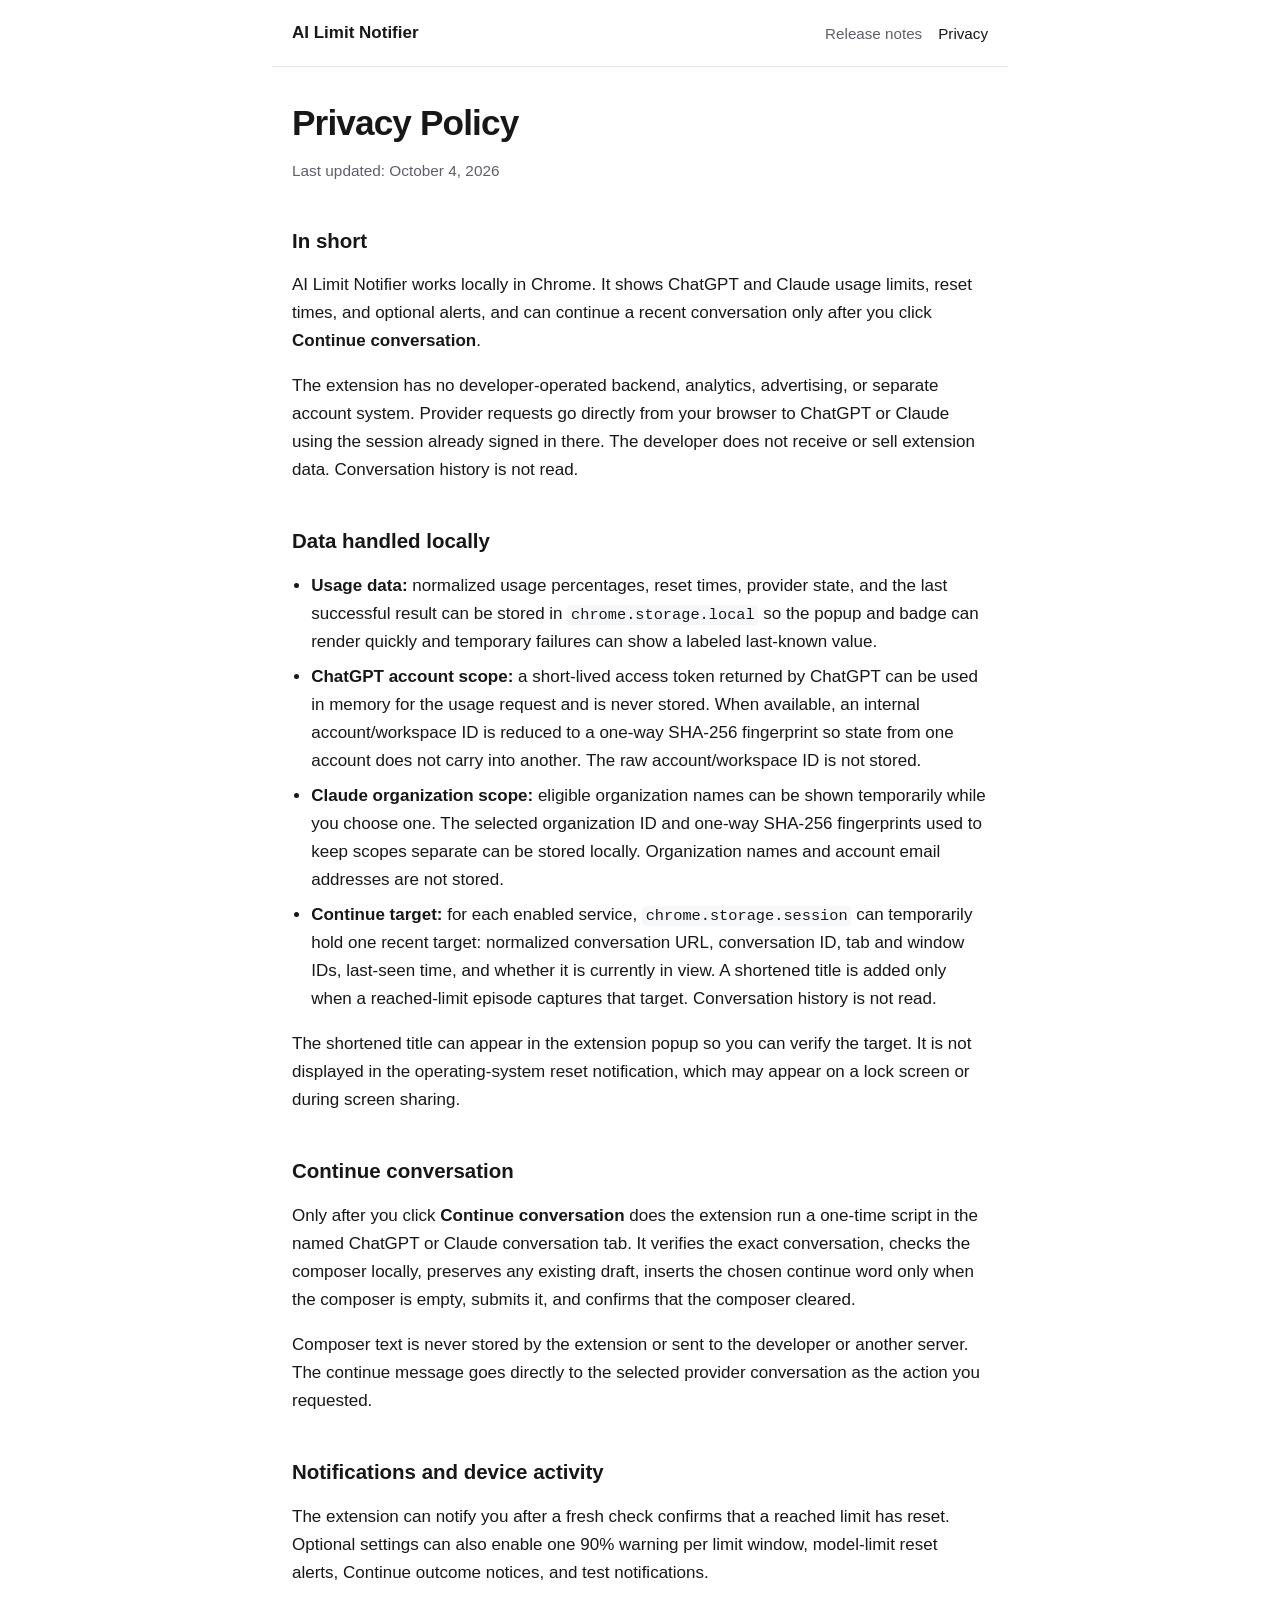
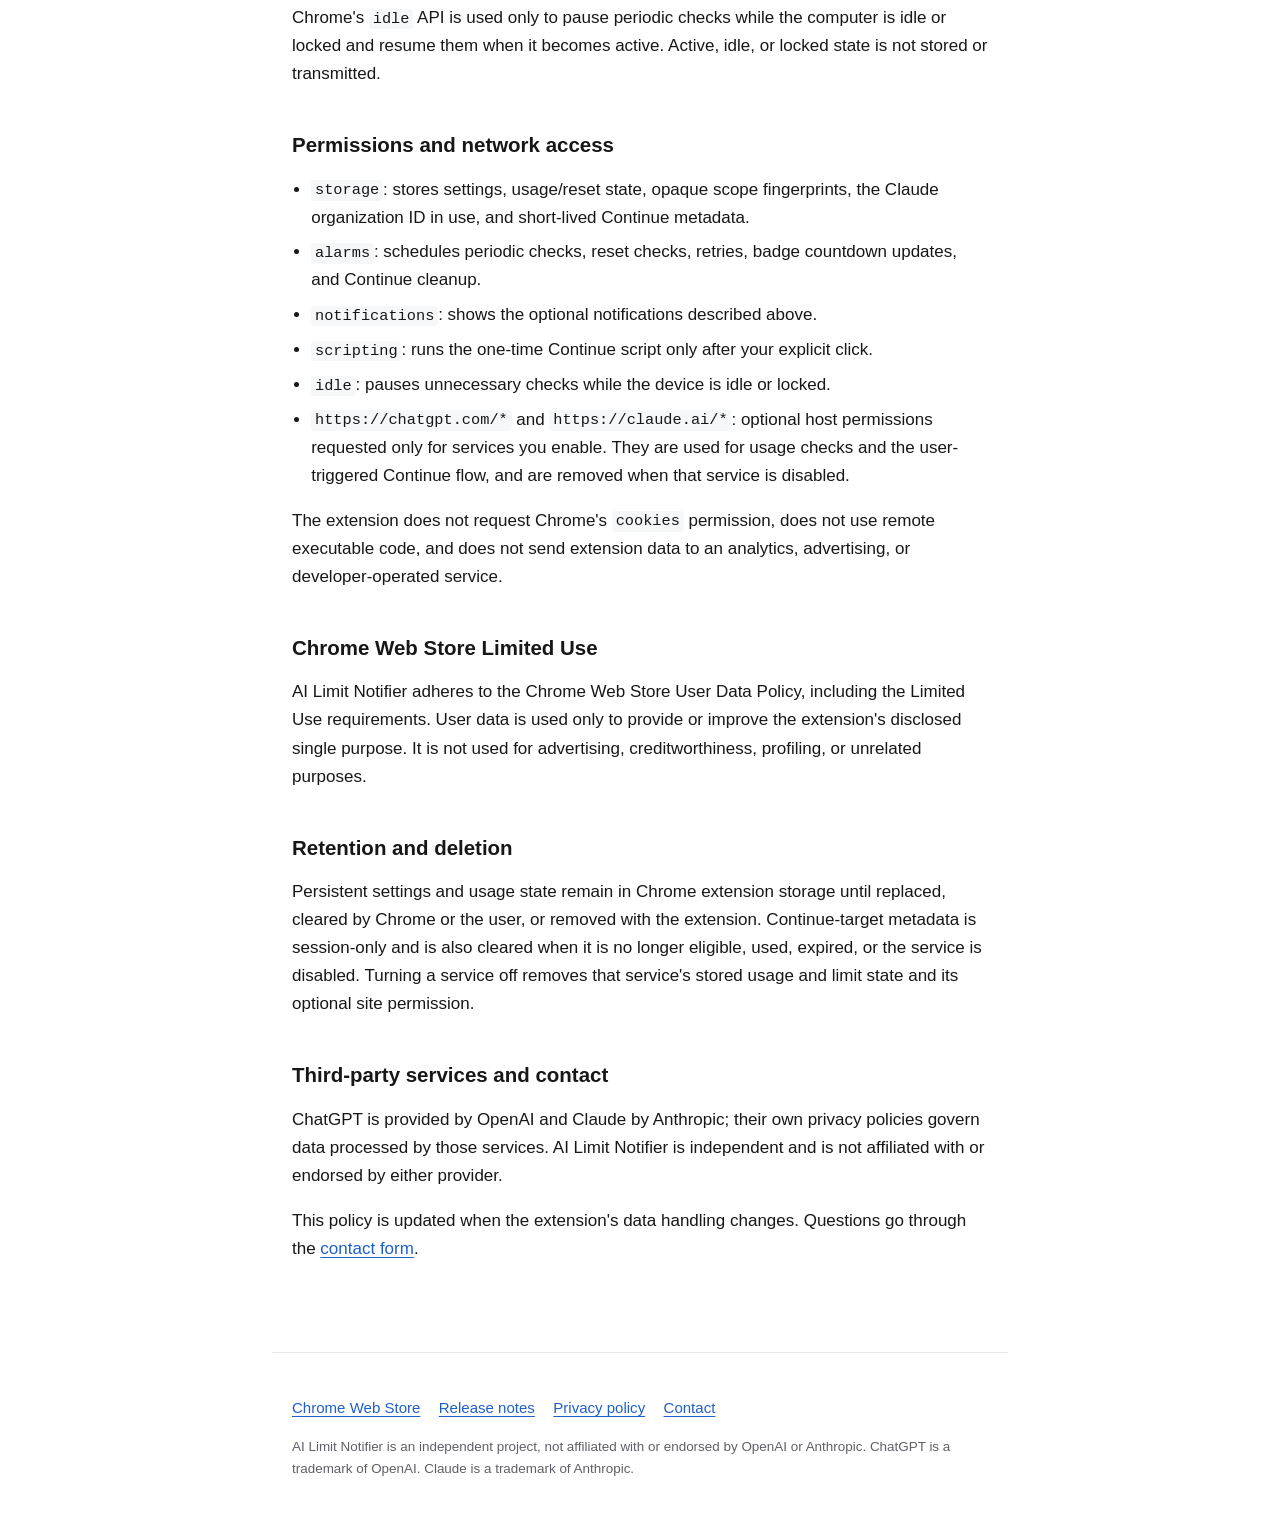
==== privacy/index.html @ b9a5963d "Add files via upload" ====
<!doctype html>
<html lang="en">
<head>
<meta charset="utf-8">
<meta name="viewport" content="width=device-width, initial-scale=1">
<title>Privacy policy - AI Limit Notifier</title>
<meta name="description" content="How AI Limit Notifier handles usage-limit data, permissions, notifications, and the optional Continue conversation feature.">
<link rel="canonical" href="https://songej.github.io/ai-limit-notifier/privacy/">
<link rel="icon" href="../favicon.ico">
<link rel="apple-touch-icon" href="../apple-touch-icon.png">
<link rel="stylesheet" href="../assets/site.css">
<meta property="og:type" content="website">
<meta property="og:site_name" content="AI Limit Notifier">
<meta property="og:title" content="Privacy policy - AI Limit Notifier">
<meta property="og:description" content="How AI Limit Notifier handles usage-limit data, permissions, notifications, and the optional Continue conversation feature.">
<meta property="og:url" content="https://songej.github.io/ai-limit-notifier/privacy/">
<meta property="og:image" content="https://songej.github.io/ai-limit-notifier/assets/og-image.png">
<meta property="og:image:width" content="1200">
<meta property="og:image:height" content="630">
<meta property="og:image:alt" content="AI Limit Notifier">
<meta name="twitter:card" content="summary_large_image">
<meta name="theme-color" content="#ffffff" media="(prefers-color-scheme: light)">
<meta name="theme-color" content="#151515" media="(prefers-color-scheme: dark)">
</head>
<body>
<a class="skip" href="#content">Skip to content</a>
<header class="wrap site-header">
  <a class="brand" href="../">AI Limit Notifier</a>
  <nav aria-label="Site">
    <a href="../release-notes/">Release notes</a>
    <a href="../privacy/" aria-current="page">Privacy</a>
  </nav>
</header>
<main id="content" class="wrap prose">
<h1>Privacy Policy</h1>
<p class="meta">Last updated: October 4, 2026</p>
<h2>In short</h2>
<p>AI Limit Notifier works locally in Chrome. It shows ChatGPT and Claude usage limits, reset times, and optional alerts, and can continue a recent conversation only after you click <strong>Continue conversation</strong>.</p>
<p>The extension has no developer-operated backend, analytics, advertising, or separate account system. Provider requests go directly from your browser to ChatGPT or Claude using the session already signed in there. The developer does not receive or sell extension data. Conversation history is not read.</p>
<h2>Data handled locally</h2>
<ul>
<li><strong>Usage data:</strong> normalized usage percentages, reset times, provider state, and the last successful result can be stored in <code>chrome.storage.local</code> so the popup and badge can render quickly and temporary failures can show a labeled last-known value.</li>
<li><strong>ChatGPT account scope:</strong> a short-lived access token returned by ChatGPT can be used in memory for the usage request and is never stored. When available, an internal account/workspace ID is reduced to a one-way SHA-256 fingerprint so state from one account does not carry into another. The raw account/workspace ID is not stored.</li>
<li><strong>Claude organization scope:</strong> eligible organization names can be shown temporarily while you choose one. The selected organization ID and one-way SHA-256 fingerprints used to keep scopes separate can be stored locally. Organization names and account email addresses are not stored.</li>
<li><strong>Continue target:</strong> for each enabled service, <code>chrome.storage.session</code> can temporarily hold one recent target: normalized conversation URL, conversation ID, tab and window IDs, last-seen time, and whether it is currently in view. A shortened title is added only when a reached-limit episode captures that target. Conversation history is not read.</li>
</ul>
<p>The shortened title can appear in the extension popup so you can verify the target. It is not displayed in the operating-system reset notification, which may appear on a lock screen or during screen sharing.</p>
<h2>Continue conversation</h2>
<p>Only after you click <strong>Continue conversation</strong> does the extension run a one-time script in the named ChatGPT or Claude conversation tab. It verifies the exact conversation, checks the composer locally, preserves any existing draft, inserts the chosen continue word only when the composer is empty, submits it, and confirms that the composer cleared.</p>
<p>Composer text is never stored by the extension or sent to the developer or another server. The continue message goes directly to the selected provider conversation as the action you requested.</p>
<h2>Notifications and device activity</h2>
<p>The extension can notify you after a fresh check confirms that a reached limit has reset. Optional settings can also enable one 90% warning per limit window, model-limit reset alerts, Continue outcome notices, and test notifications.</p>
<p>Chrome's <code>idle</code> API is used only to pause periodic checks while the computer is idle or locked and resume them when it becomes active. Active, idle, or locked state is not stored or transmitted.</p>
<h2>Permissions and network access</h2>
<ul>
<li><code>storage</code>: stores settings, usage/reset state, opaque scope fingerprints, the Claude organization ID in use, and short-lived Continue metadata.</li>
<li><code>alarms</code>: schedules periodic checks, reset checks, retries, badge countdown updates, and Continue cleanup.</li>
<li><code>notifications</code>: shows the optional notifications described above.</li>
<li><code>scripting</code>: runs the one-time Continue script only after your explicit click.</li>
<li><code>idle</code>: pauses unnecessary checks while the device is idle or locked.</li>
<li><code>https://chatgpt.com/*</code> and <code>https://claude.ai/*</code>: optional host permissions requested only for services you enable. They are used for usage checks and the user-triggered Continue flow, and are removed when that service is disabled.</li>
</ul>
<p>The extension does not request Chrome's <code>cookies</code> permission, does not use remote executable code, and does not send extension data to an analytics, advertising, or developer-operated service.</p>
<h2>Chrome Web Store Limited Use</h2>
<p>AI Limit Notifier adheres to the Chrome Web Store User Data Policy, including the Limited Use requirements. User data is used only to provide or improve the extension's disclosed single purpose. It is not used for advertising, creditworthiness, profiling, or unrelated purposes.</p>
<h2>Retention and deletion</h2>
<p>Persistent settings and usage state remain in Chrome extension storage until replaced, cleared by Chrome or the user, or removed with the extension. Continue-target metadata is session-only and is also cleared when it is no longer eligible, used, expired, or the service is disabled. Turning a service off removes that service's stored usage and limit state and its optional site permission.</p>
<h2>Third-party services and contact</h2>
<p>ChatGPT is provided by OpenAI and Claude by Anthropic; their own privacy policies govern data processed by those services. AI Limit Notifier is independent and is not affiliated with or endorsed by either provider.</p>
<p>This policy is updated when the extension's data handling changes. Questions go through the <a href="https://tally.so/r/EkyxyX" rel="noopener">contact form</a>.</p>
</main>
<footer class="wrap site-footer">
  <p class="links">
    <a href="https://chromewebstore.google.com/search/AI%20Limit%20Notifier">Chrome Web Store</a>
    <a href="../release-notes/">Release notes</a>
    <a href="../privacy/">Privacy policy</a>
    <a href="https://tally.so/r/EkyxyX" rel="noopener">Contact</a>
  </p>
  <p class="fine">AI Limit Notifier is an independent project, not affiliated with or endorsed by OpenAI or Anthropic. ChatGPT is a trademark of OpenAI. Claude is a trademark of Anthropic.</p>
</footer>
</body>
</html>
---- assets/site.css ----
/* AI Limit Notifier - static site, no scripts. */
:root {
  color-scheme: light dark;
  --paper: #ffffff;
  --ink: #171717;
  --muted: #5f5f68;
  --rule: #e7e7e7;
  --link: #1f5fcc;
  --button: #1f5fcc;
  --button-hover: #184da8;
  --key: #f6f7f9;
  font-family: -apple-system, BlinkMacSystemFont, "Segoe UI", Roboto, "Noto Sans KR", sans-serif;
}

@media (prefers-color-scheme: dark) {
  :root {
    --paper: #151515;
    --ink: #f5f5f5;
    --muted: #a1a1aa;
    --rule: #2b2b2b;
    --link: #8ab4ff;
    --button: #2d6fd2;
    --button-hover: #386fc9;
    --key: #202124;
  }
}

* { box-sizing: border-box; }
html { scroll-behavior: smooth; }
body { margin: 0; background: var(--paper); color: var(--ink); font-size: 1.0625rem; line-height: 1.65; }
.wrap { max-width: 46rem; margin-inline: auto; padding-inline: 1.25rem; }
a { color: var(--link); text-underline-offset: 0.18em; }
a:hover { text-decoration-thickness: 2px; }
:focus-visible { outline: 2px solid var(--link); outline-offset: 3px; border-radius: 3px; }
.skip { position: absolute; left: -9999px; top: 0; }
.skip:focus { left: 1rem; top: 1rem; z-index: 10; padding: 0.5rem 0.85rem; background: var(--paper); border: 1px solid var(--rule); }

.site-header { display: flex; align-items: center; justify-content: space-between; gap: 1rem; padding-block: 1.2rem; border-bottom: 1px solid var(--rule); }
.brand { color: var(--ink); font-weight: 650; text-decoration: none; }
.site-header nav { display: flex; flex-wrap: wrap; gap: 0.45rem 1rem; font-size: 0.95rem; }
.site-header nav a { color: var(--muted); text-decoration: none; }
.site-header nav a:hover, .site-header nav a[aria-current="page"] { color: var(--ink); }

main { padding-block: 2.25rem 1rem; }
h1 { margin: 0 0 0.9rem; font-size: clamp(2.05rem, 6vw, 2.85rem); line-height: 1.12; letter-spacing: -0.025em; }
h2 { margin: 2.75rem 0 0.7rem; font-size: 1.28rem; line-height: 1.3; }
h3 { margin: 1.55rem 0 0.25rem; font-size: 1.05rem; }
.prose h1 { font-size: clamp(1.85rem, 5vw, 2.2rem); }
.lead { max-width: 41rem; margin: 0 0 1.5rem; font-size: 1.23rem; color: var(--muted); }
.meta, .note, .release-date { color: var(--muted); font-size: 0.96rem; }

.get { display: flex; flex-wrap: wrap; align-items: center; gap: 0.75rem 1rem; margin: 1.4rem 0 2.2rem; }
.button { display: inline-block; padding: 0.72rem 1.25rem; color: #ffffff; background: var(--button); border-radius: 999px; font-weight: 650; text-decoration: none; }
.button:hover { background: var(--button-hover); text-decoration: none; }
.get-note { color: var(--muted); font-size: 0.96rem; }

.facts, .prose ul { padding-left: 1.2rem; }
.facts li + li, .prose li + li { margin-top: 0.42rem; }
.release h2 { display: flex; flex-wrap: wrap; align-items: baseline; gap: 0.45rem 0.7rem; }
code { padding: 0.08em 0.25em; background: var(--key); border-radius: 0.25em; font: 0.9em ui-monospace, SFMono-Regular, Menlo, Consolas, monospace; }

.site-footer { margin-top: 3.5rem; padding-block: 1.75rem 2.75rem; color: var(--muted); border-top: 1px solid var(--rule); font-size: 0.94rem; }
.links { display: flex; flex-wrap: wrap; gap: 0.45rem 1.15rem; }
.fine { font-size: 0.84rem; }

@media (max-width: 520px) {
  .site-header { align-items: flex-start; }
  .site-header nav { justify-content: flex-end; }
}

@media (prefers-reduced-motion: reduce) {
  html { scroll-behavior: auto; }
}
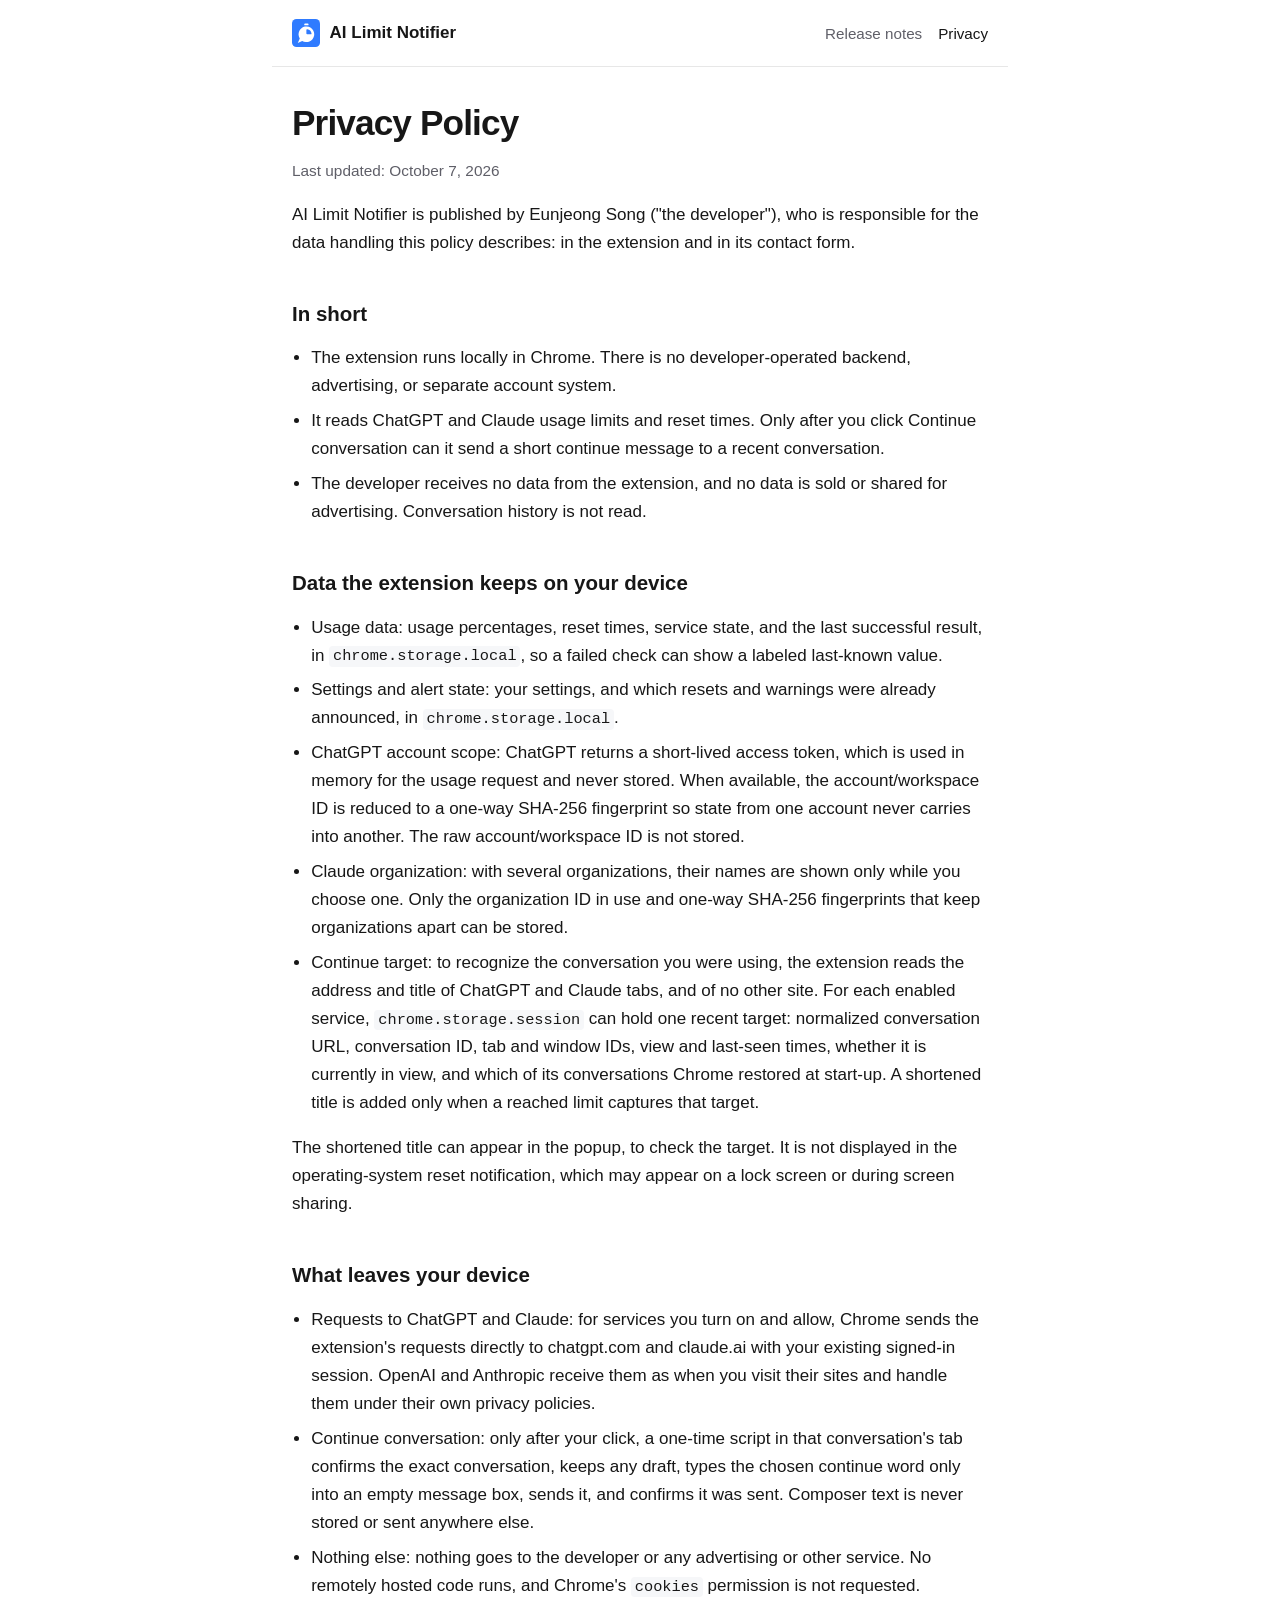
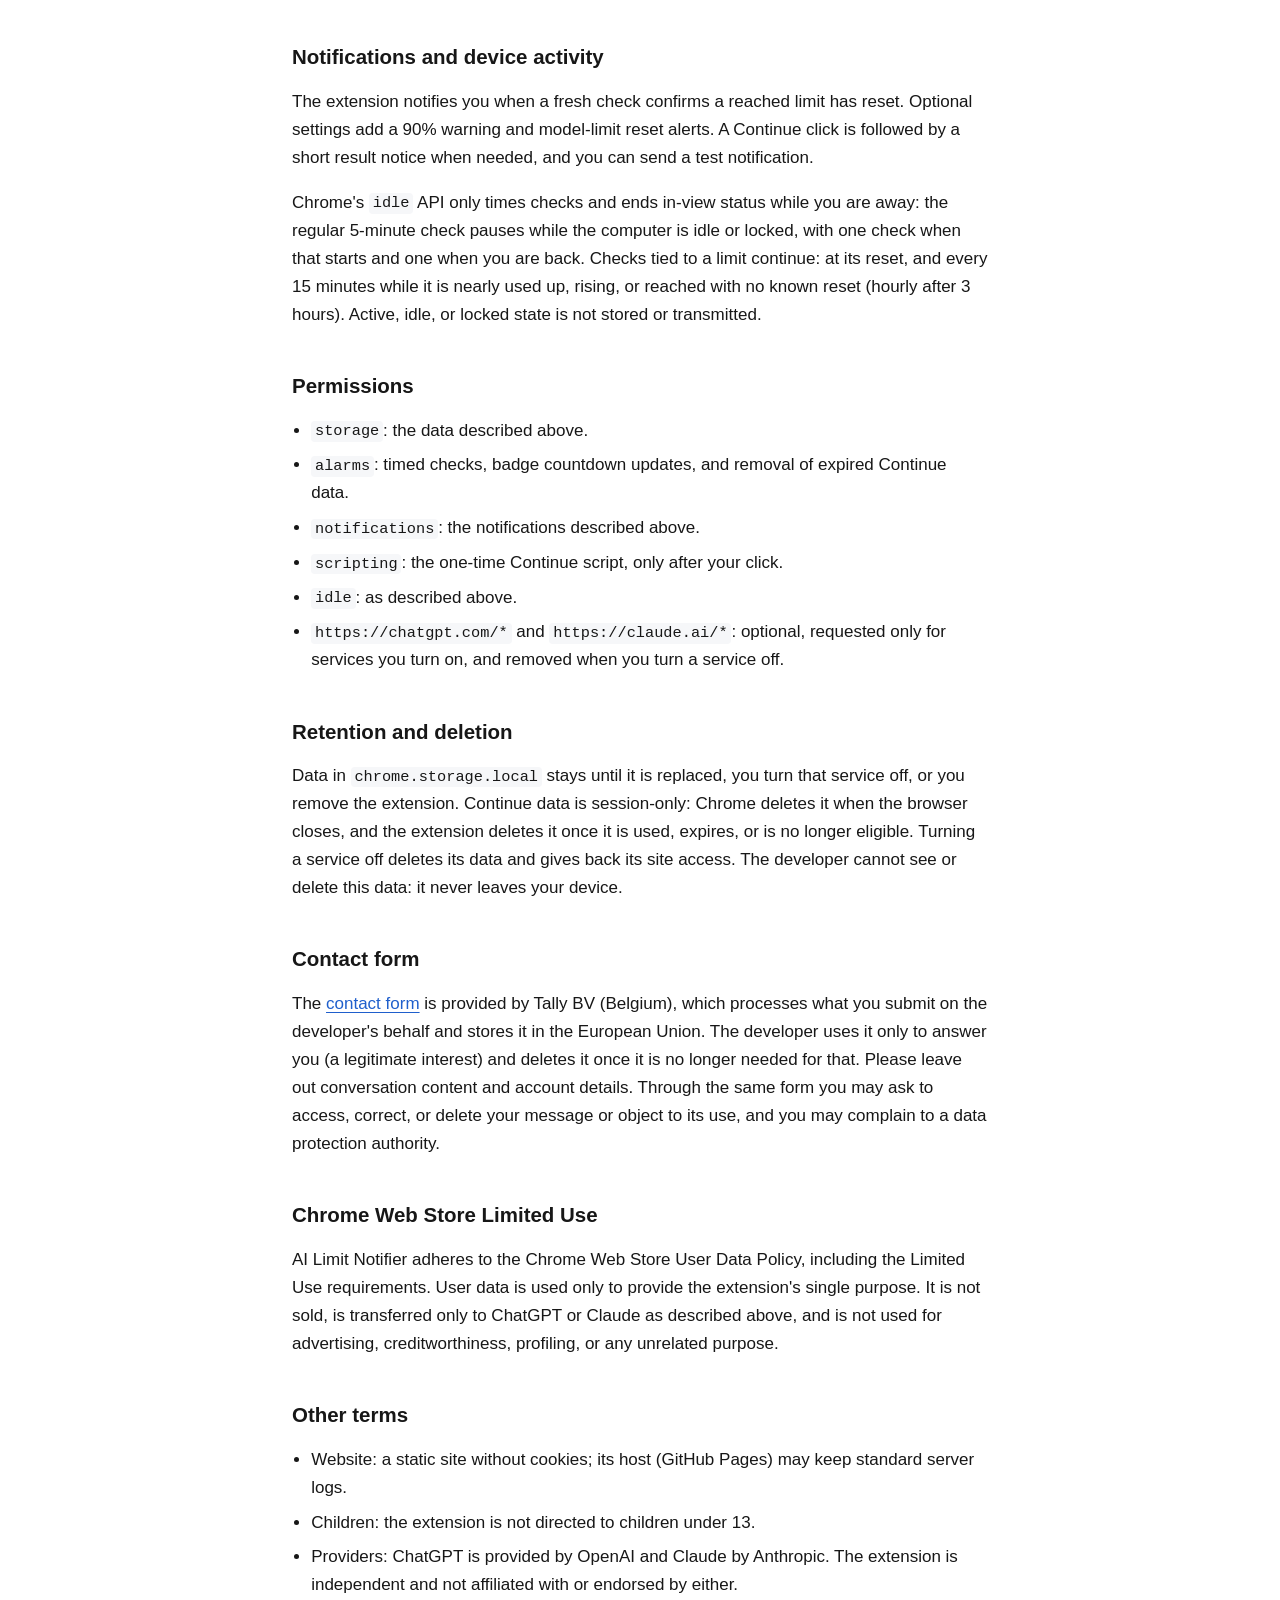
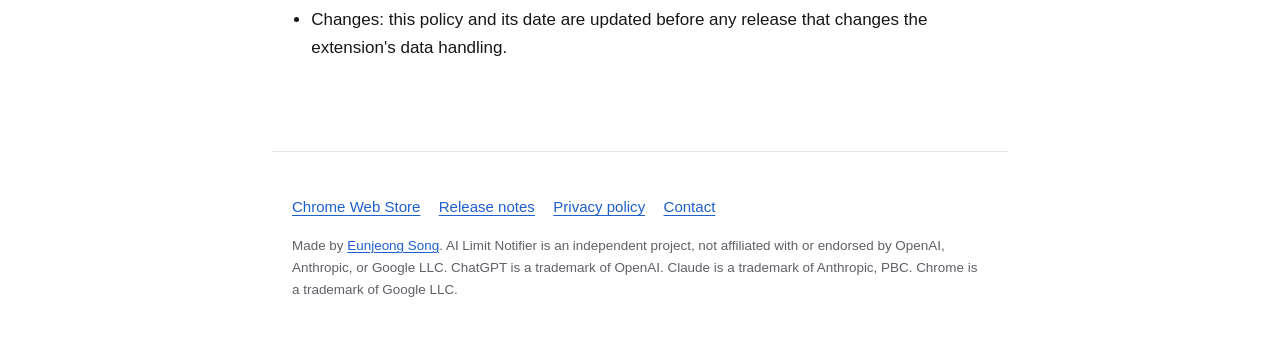
==== commit b64ed4e0: "v0.3.71" ====
--- a/privacy/index.html
+++ b/privacy/index.html
@@ -4,17 +4,17 @@
 <meta charset="utf-8">
 <meta name="viewport" content="width=device-width, initial-scale=1">
 <title>Privacy policy - AI Limit Notifier</title>
-<meta name="description" content="How AI Limit Notifier handles usage-limit data, permissions, notifications, and the optional Continue conversation feature.">
-<link rel="canonical" href="https://songej.github.io/ai-limit-notifier/privacy/">
+<meta name="description" content="How AI Limit Notifier handles usage data, permissions, notifications and the optional Continue conversation feature.">
+<link rel="canonical" href="https://songej.com/ai-limit-notifier/privacy/">
 <link rel="icon" href="../favicon.ico">
 <link rel="apple-touch-icon" href="../apple-touch-icon.png">
 <link rel="stylesheet" href="../assets/site.css">
 <meta property="og:type" content="website">
 <meta property="og:site_name" content="AI Limit Notifier">
 <meta property="og:title" content="Privacy policy - AI Limit Notifier">
-<meta property="og:description" content="How AI Limit Notifier handles usage-limit data, permissions, notifications, and the optional Continue conversation feature.">
-<meta property="og:url" content="https://songej.github.io/ai-limit-notifier/privacy/">
-<meta property="og:image" content="https://songej.github.io/ai-limit-notifier/assets/og-image.png">
+<meta property="og:description" content="How AI Limit Notifier handles usage data, permissions, notifications and the optional Continue conversation feature.">
+<meta property="og:url" content="https://songej.com/ai-limit-notifier/privacy/">
+<meta property="og:image" content="https://songej.com/ai-limit-notifier/assets/og-image.png">
 <meta property="og:image:width" content="1200">
 <meta property="og:image:height" content="630">
 <meta property="og:image:alt" content="AI Limit Notifier">
@@ -25,7 +25,7 @@
 <body>
 <a class="skip" href="#content">Skip to content</a>
 <header class="wrap site-header">
-  <a class="brand" href="../">AI Limit Notifier</a>
+  <a class="brand" href="../"><img src="../assets/icon.svg" width="28" height="28" alt="">AI Limit Notifier</a>
   <nav aria-label="Site">
     <a href="../release-notes/">Release notes</a>
     <a href="../privacy/" aria-current="page">Privacy</a>
@@ -33,50 +33,63 @@
 </header>
 <main id="content" class="wrap prose">
 <h1>Privacy Policy</h1>
-<p class="meta">Last updated: October 4, 2026</p>
+<p class="meta">Last updated: October 7, 2026</p>
+<p>AI Limit Notifier is published by Eunjeong Song (&quot;the developer&quot;), who is responsible for the data handling this policy describes: in the extension and in its contact form.</p>
 <h2>In short</h2>
-<p>AI Limit Notifier works locally in Chrome. It shows ChatGPT and Claude usage limits, reset times, and optional alerts, and can continue a recent conversation only after you click <strong>Continue conversation</strong>.</p>
-<p>The extension has no developer-operated backend, analytics, advertising, or separate account system. Provider requests go directly from your browser to ChatGPT or Claude using the session already signed in there. The developer does not receive or sell extension data. Conversation history is not read.</p>
-<h2>Data handled locally</h2>
 <ul>
-<li><strong>Usage data:</strong> normalized usage percentages, reset times, provider state, and the last successful result can be stored in <code>chrome.storage.local</code> so the popup and badge can render quickly and temporary failures can show a labeled last-known value.</li>
-<li><strong>ChatGPT account scope:</strong> a short-lived access token returned by ChatGPT can be used in memory for the usage request and is never stored. When available, an internal account/workspace ID is reduced to a one-way SHA-256 fingerprint so state from one account does not carry into another. The raw account/workspace ID is not stored.</li>
-<li><strong>Claude organization scope:</strong> eligible organization names can be shown temporarily while you choose one. The selected organization ID and one-way SHA-256 fingerprints used to keep scopes separate can be stored locally. Organization names and account email addresses are not stored.</li>
-<li><strong>Continue target:</strong> for each enabled service, <code>chrome.storage.session</code> can temporarily hold one recent target: normalized conversation URL, conversation ID, tab and window IDs, last-seen time, and whether it is currently in view. A shortened title is added only when a reached-limit episode captures that target. Conversation history is not read.</li>
+<li>The extension runs locally in Chrome. There is no developer-operated backend, advertising, or separate account system.</li>
+<li>It reads ChatGPT and Claude usage limits and reset times. Only after you click <strong>Continue conversation</strong> can it send a short continue message to a recent conversation.</li>
+<li>The developer receives no data from the extension, and no data is sold or shared for advertising. Conversation history is not read.</li>
 </ul>
-<p>The shortened title can appear in the extension popup so you can verify the target. It is not displayed in the operating-system reset notification, which may appear on a lock screen or during screen sharing.</p>
-<h2>Continue conversation</h2>
-<p>Only after you click <strong>Continue conversation</strong> does the extension run a one-time script in the named ChatGPT or Claude conversation tab. It verifies the exact conversation, checks the composer locally, preserves any existing draft, inserts the chosen continue word only when the composer is empty, submits it, and confirms that the composer cleared.</p>
-<p>Composer text is never stored by the extension or sent to the developer or another server. The continue message goes directly to the selected provider conversation as the action you requested.</p>
+<h2>Data the extension keeps on your device</h2>
+<ul>
+<li><strong>Usage data:</strong> usage percentages, reset times, service state, and the last successful result, in <code>chrome.storage.local</code>, so a failed check can show a labeled last-known value.</li>
+<li><strong>Settings and alert state:</strong> your settings, and which resets and warnings were already announced, in <code>chrome.storage.local</code>.</li>
+<li><strong>ChatGPT account scope:</strong> ChatGPT returns a short-lived access token, which is used in memory for the usage request and never stored. When available, the account/workspace ID is reduced to a one-way SHA-256 fingerprint so state from one account never carries into another. The raw account/workspace ID is not stored.</li>
+<li><strong>Claude organization:</strong> with several organizations, their names are shown only while you choose one. Only the organization ID in use and one-way SHA-256 fingerprints that keep organizations apart can be stored.</li>
+<li><strong>Continue target:</strong> to recognize the conversation you were using, the extension reads the address and title of ChatGPT and Claude tabs, and of no other site. For each enabled service, <code>chrome.storage.session</code> can hold one recent target: normalized conversation URL, conversation ID, tab and window IDs, view and last-seen times, whether it is currently in view, and which of its conversations Chrome restored at start-up. A shortened title is added only when a reached limit captures that target.</li>
+</ul>
+<p>The shortened title can appear in the popup, to check the target. It is not displayed in the operating-system reset notification, which may appear on a lock screen or during screen sharing.</p>
+<h2>What leaves your device</h2>
+<ul>
+<li><strong>Requests to ChatGPT and Claude:</strong> for services you turn on and allow, Chrome sends the extension's requests directly to chatgpt.com and claude.ai with your existing signed-in session. OpenAI and Anthropic receive them as when you visit their sites and handle them under their own privacy policies.</li>
+<li><strong>Continue conversation:</strong> only after your click, a one-time script in that conversation's tab confirms the exact conversation, keeps any draft, types the chosen continue word only into an empty message box, sends it, and confirms it was sent. Composer text is never stored or sent anywhere else.</li>
+<li><strong>Nothing else:</strong> nothing goes to the developer or any advertising or other service. No remotely hosted code runs, and Chrome's <code>cookies</code> permission is not requested.</li>
+</ul>
 <h2>Notifications and device activity</h2>
-<p>The extension can notify you after a fresh check confirms that a reached limit has reset. Optional settings can also enable one 90% warning per limit window, model-limit reset alerts, Continue outcome notices, and test notifications.</p>
-<p>Chrome's <code>idle</code> API is used only to pause periodic checks while the computer is idle or locked and resume them when it becomes active. Active, idle, or locked state is not stored or transmitted.</p>
-<h2>Permissions and network access</h2>
+<p>The extension notifies you when a fresh check confirms a reached limit has reset. Optional settings add a 90% warning and model-limit reset alerts. A Continue click is followed by a short result notice when needed, and you can send a test notification.</p>
+<p>Chrome's <code>idle</code> API only times checks and ends in-view status while you are away: the regular 5-minute check pauses while the computer is idle or locked, with one check when that starts and one when you are back. Checks tied to a limit continue: at its reset, and every 15 minutes while it is nearly used up, rising, or reached with no known reset (hourly after 3 hours). Active, idle, or locked state is not stored or transmitted.</p>
+<h2>Permissions</h2>
 <ul>
-<li><code>storage</code>: stores settings, usage/reset state, opaque scope fingerprints, the Claude organization ID in use, and short-lived Continue metadata.</li>
-<li><code>alarms</code>: schedules periodic checks, reset checks, retries, badge countdown updates, and Continue cleanup.</li>
-<li><code>notifications</code>: shows the optional notifications described above.</li>
-<li><code>scripting</code>: runs the one-time Continue script only after your explicit click.</li>
-<li><code>idle</code>: pauses unnecessary checks while the device is idle or locked.</li>
-<li><code>https://chatgpt.com/*</code> and <code>https://claude.ai/*</code>: optional host permissions requested only for services you enable. They are used for usage checks and the user-triggered Continue flow, and are removed when that service is disabled.</li>
+<li><code>storage</code>: the data described above.</li>
+<li><code>alarms</code>: timed checks, badge countdown updates, and removal of expired Continue data.</li>
+<li><code>notifications</code>: the notifications described above.</li>
+<li><code>scripting</code>: the one-time Continue script, only after your click.</li>
+<li><code>idle</code>: as described above.</li>
+<li><code>https://chatgpt.com/*</code> and <code>https://claude.ai/*</code>: optional, requested only for services you turn on, and removed when you turn a service off.</li>
 </ul>
-<p>The extension does not request Chrome's <code>cookies</code> permission, does not use remote executable code, and does not send extension data to an analytics, advertising, or developer-operated service.</p>
+<h2>Retention and deletion</h2>
+<p>Data in <code>chrome.storage.local</code> stays until it is replaced, you turn that service off, or you remove the extension. Continue data is session-only: Chrome deletes it when the browser closes, and the extension deletes it once it is used, expires, or is no longer eligible. Turning a service off deletes its data and gives back its site access. The developer cannot see or delete this data: it never leaves your device.</p>
+<h2>Contact form</h2>
+<p>The <a href="https://tally.so/r/EkyxyX" rel="noopener">contact form</a> is provided by Tally BV (Belgium), which processes what you submit on the developer's behalf and stores it in the European Union. The developer uses it only to answer you (a legitimate interest) and deletes it once it is no longer needed for that. Please leave out conversation content and account details. Through the same form you may ask to access, correct, or delete your message or object to its use, and you may complain to a data protection authority.</p>
 <h2>Chrome Web Store Limited Use</h2>
-<p>AI Limit Notifier adheres to the Chrome Web Store User Data Policy, including the Limited Use requirements. User data is used only to provide or improve the extension's disclosed single purpose. It is not used for advertising, creditworthiness, profiling, or unrelated purposes.</p>
-<h2>Retention and deletion</h2>
-<p>Persistent settings and usage state remain in Chrome extension storage until replaced, cleared by Chrome or the user, or removed with the extension. Continue-target metadata is session-only and is also cleared when it is no longer eligible, used, expired, or the service is disabled. Turning a service off removes that service's stored usage and limit state and its optional site permission.</p>
-<h2>Third-party services and contact</h2>
-<p>ChatGPT is provided by OpenAI and Claude by Anthropic; their own privacy policies govern data processed by those services. AI Limit Notifier is independent and is not affiliated with or endorsed by either provider.</p>
-<p>This policy is updated when the extension's data handling changes. Questions go through the <a href="https://tally.so/r/EkyxyX" rel="noopener">contact form</a>.</p>
+<p>AI Limit Notifier adheres to the Chrome Web Store User Data Policy, including the Limited Use requirements. User data is used only to provide the extension's single purpose. It is not sold, is transferred only to ChatGPT or Claude as described above, and is not used for advertising, creditworthiness, profiling, or any unrelated purpose.</p>
+<h2>Other terms</h2>
+<ul>
+<li><strong>Website:</strong> a static site without cookies; its host (GitHub Pages) may keep standard server logs.</li>
+<li><strong>Children:</strong> the extension is not directed to children under 13.</li>
+<li><strong>Providers:</strong> ChatGPT is provided by OpenAI and Claude by Anthropic. The extension is independent and not affiliated with or endorsed by either.</li>
+<li><strong>Changes:</strong> this policy and its date are updated before any release that changes the extension's data handling.</li>
+</ul>
 </main>
 <footer class="wrap site-footer">
   <p class="links">
-    <a href="https://chromewebstore.google.com/search/AI%20Limit%20Notifier">Chrome Web Store</a>
+    <a href="https://chromewebstore.google.com/detail/llpojlchnippliileocmoaokjnbionfl">Chrome Web Store</a>
     <a href="../release-notes/">Release notes</a>
     <a href="../privacy/">Privacy policy</a>
     <a href="https://tally.so/r/EkyxyX" rel="noopener">Contact</a>
   </p>
-  <p class="fine">AI Limit Notifier is an independent project, not affiliated with or endorsed by OpenAI or Anthropic. ChatGPT is a trademark of OpenAI. Claude is a trademark of Anthropic.</p>
+  <p class="fine">Made by <a href="https://songej.com/" rel="noopener">Eunjeong Song</a>. AI Limit Notifier is an independent project, not affiliated with or endorsed by OpenAI, Anthropic, or Google LLC. ChatGPT is a trademark of OpenAI. Claude is a trademark of Anthropic, PBC. Chrome is a trademark of Google LLC.</p>
 </footer>
 </body>
 </html>
--- a/assets/site.css
+++ b/assets/site.css
@@ -36,7 +36,8 @@
 .skip:focus { left: 1rem; top: 1rem; z-index: 10; padding: 0.5rem 0.85rem; background: var(--paper); border: 1px solid var(--rule); }
 
 .site-header { display: flex; align-items: center; justify-content: space-between; gap: 1rem; padding-block: 1.2rem; border-bottom: 1px solid var(--rule); }
-.brand { color: var(--ink); font-weight: 650; text-decoration: none; }
+.brand { display: inline-flex; align-items: center; gap: 0.6rem; color: var(--ink); font-weight: 650; text-decoration: none; white-space: nowrap; }
+.brand img { display: block; flex: none; width: 28px; height: 28px; }
 .site-header nav { display: flex; flex-wrap: wrap; gap: 0.45rem 1rem; font-size: 0.95rem; }
 .site-header nav a { color: var(--muted); text-decoration: none; }
 .site-header nav a:hover, .site-header nav a[aria-current="page"] { color: var(--ink); }
@@ -44,15 +45,16 @@
 main { padding-block: 2.25rem 1rem; }
 h1 { margin: 0 0 0.9rem; font-size: clamp(2.05rem, 6vw, 2.85rem); line-height: 1.12; letter-spacing: -0.025em; }
 h2 { margin: 2.75rem 0 0.7rem; font-size: 1.28rem; line-height: 1.3; }
-h3 { margin: 1.55rem 0 0.25rem; font-size: 1.05rem; }
 .prose h1 { font-size: clamp(1.85rem, 5vw, 2.2rem); }
 .lead { max-width: 41rem; margin: 0 0 1.5rem; font-size: 1.23rem; color: var(--muted); }
-.meta, .note, .release-date { color: var(--muted); font-size: 0.96rem; }
+.meta, .release-date { color: var(--muted); font-size: 0.96rem; }
 
 .get { display: flex; flex-wrap: wrap; align-items: center; gap: 0.75rem 1rem; margin: 1.4rem 0 2.2rem; }
 .button { display: inline-block; padding: 0.72rem 1.25rem; color: #ffffff; background: var(--button); border-radius: 999px; font-weight: 650; text-decoration: none; }
 .button:hover { background: var(--button-hover); text-decoration: none; }
 .get-note { color: var(--muted); font-size: 0.96rem; }
+
+main strong { font-weight: inherit; }
 
 .facts, .prose ul { padding-left: 1.2rem; }
 .facts li + li, .prose li + li { margin-top: 0.42rem; }
@@ -63,9 +65,9 @@
 .links { display: flex; flex-wrap: wrap; gap: 0.45rem 1.15rem; }
 .fine { font-size: 0.84rem; }
 
+/* Narrow screens: the name stays on one line and the links move under it. */
 @media (max-width: 520px) {
-  .site-header { align-items: flex-start; }
-  .site-header nav { justify-content: flex-end; }
+  .site-header { flex-wrap: wrap; row-gap: 0.5rem; }
 }
 
 @media (prefers-reduced-motion: reduce) {
